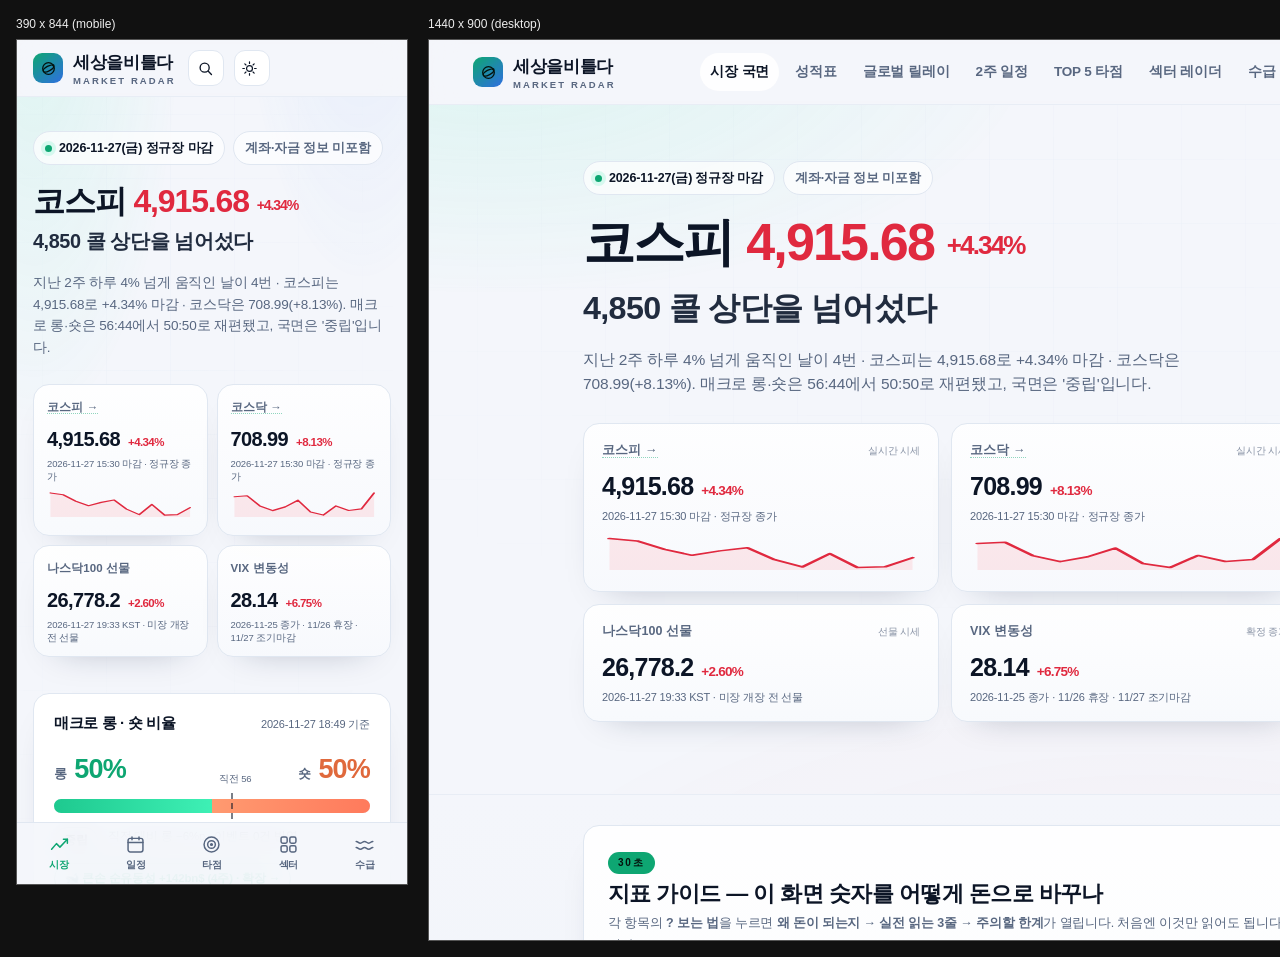
==== layout-check.html @ e0bd7f1f "레이아웃 검증용 임시 페이지(390/1440 프레임) — 검증 후 삭제" ====
<!doctype html>
<html lang="ko"><head><meta charset="utf-8"><title>layout check</title>
<style>
html,body{margin:0;background:#111;color:#eee;font:12px/1.4 sans-serif}
.frames{display:flex;gap:20px;padding:16px;align-items:flex-start}
figure{margin:0}
iframe{background:#000;border:1px solid #555;display:block}
figcaption{padding:0 0 6px}
</style></head>
<body>
<div class="frames">
  <figure><figcaption>390 x 844 (mobile)</figcaption><iframe id="m" src="./?v=chk390" width="390" height="844"></iframe></figure>
  <figure><figcaption>1440 x 900 (desktop)</figcaption><iframe id="d" src="./?v=chk1440" width="1440" height="900"></iframe></figure>
</div>
</body></html>
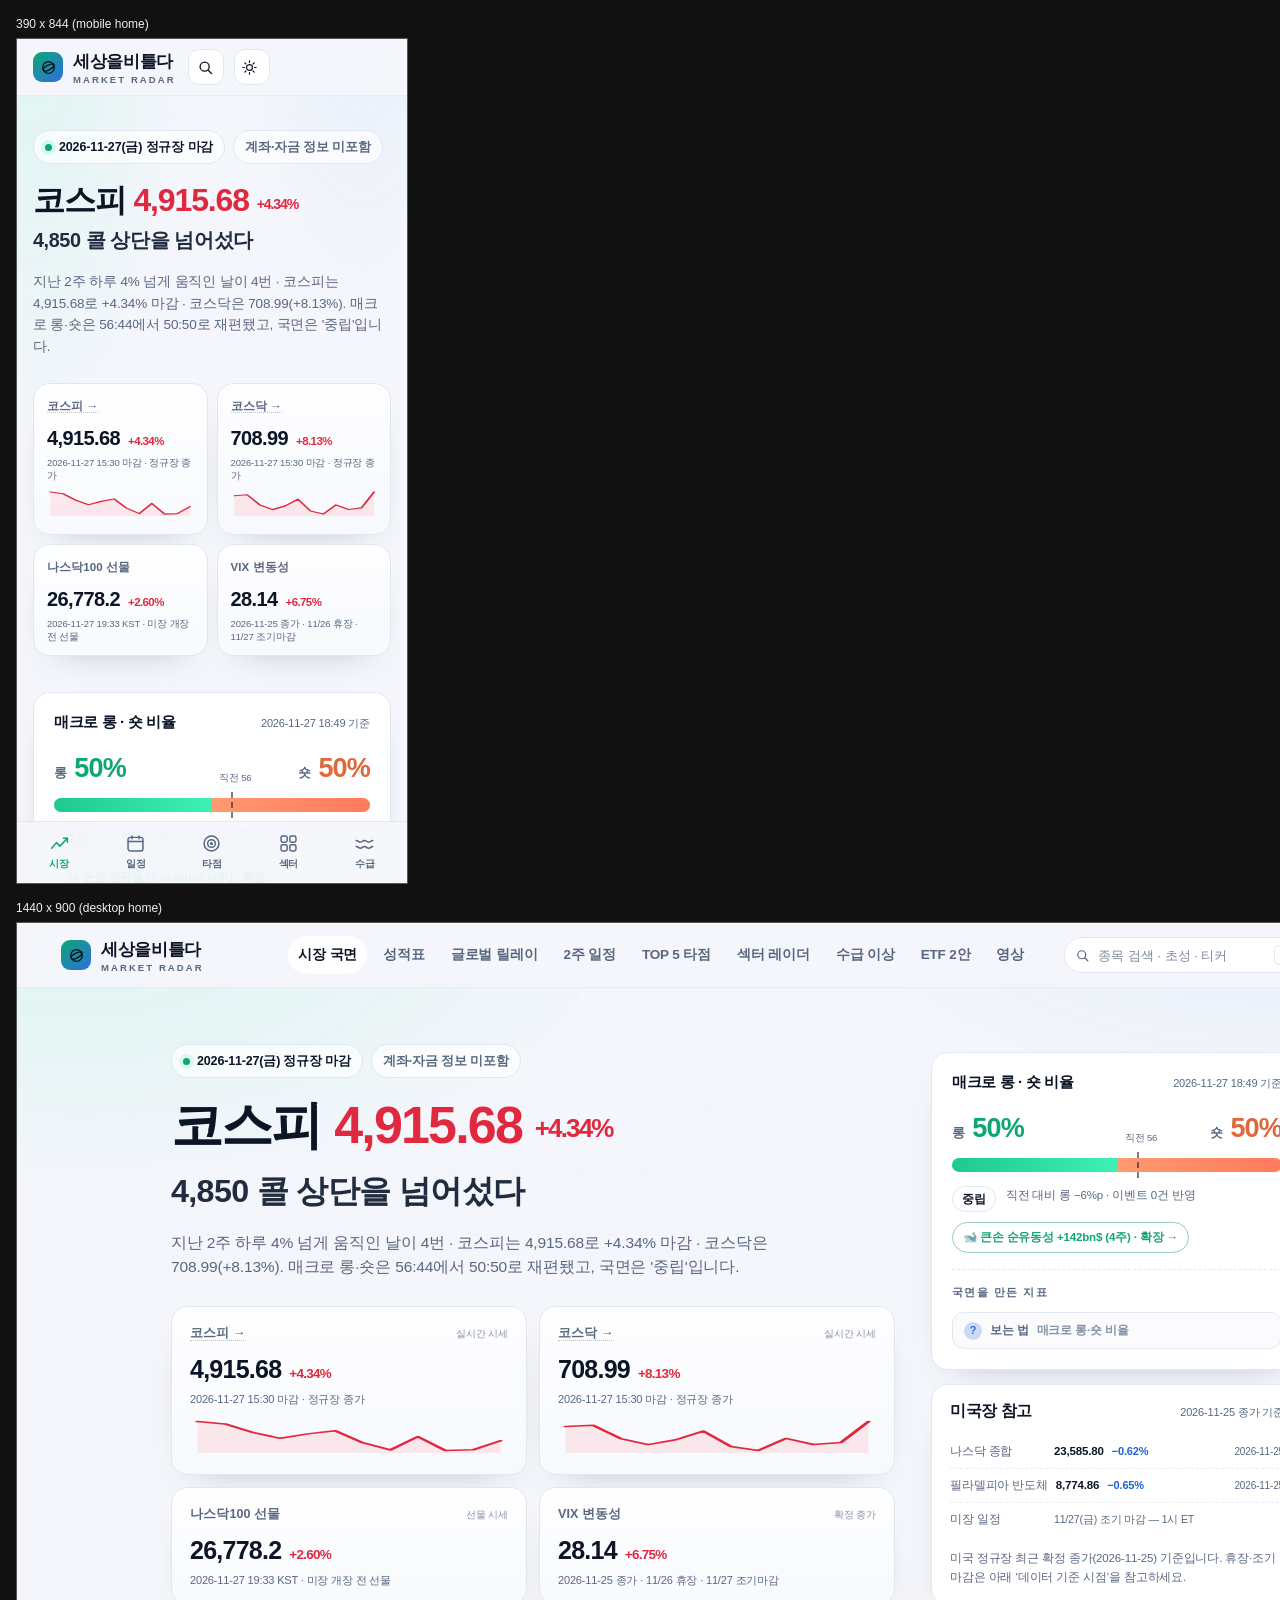
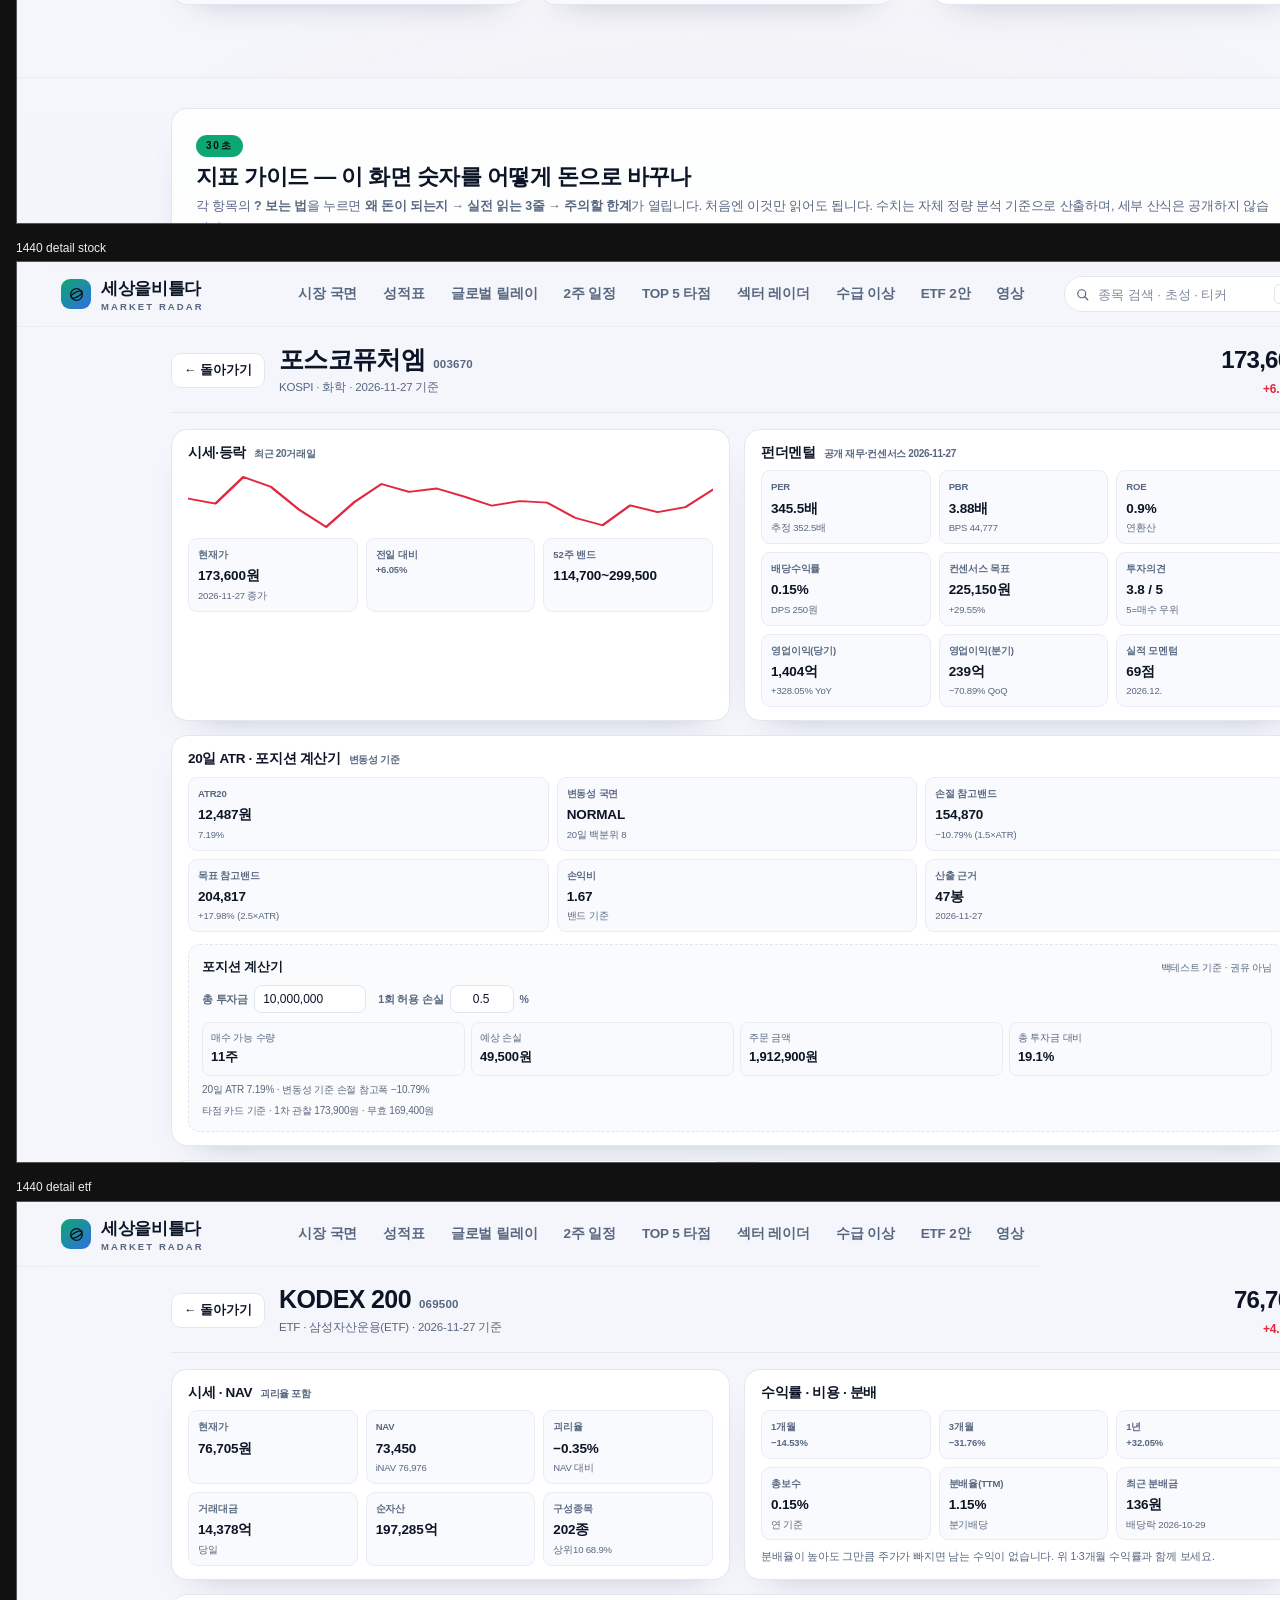
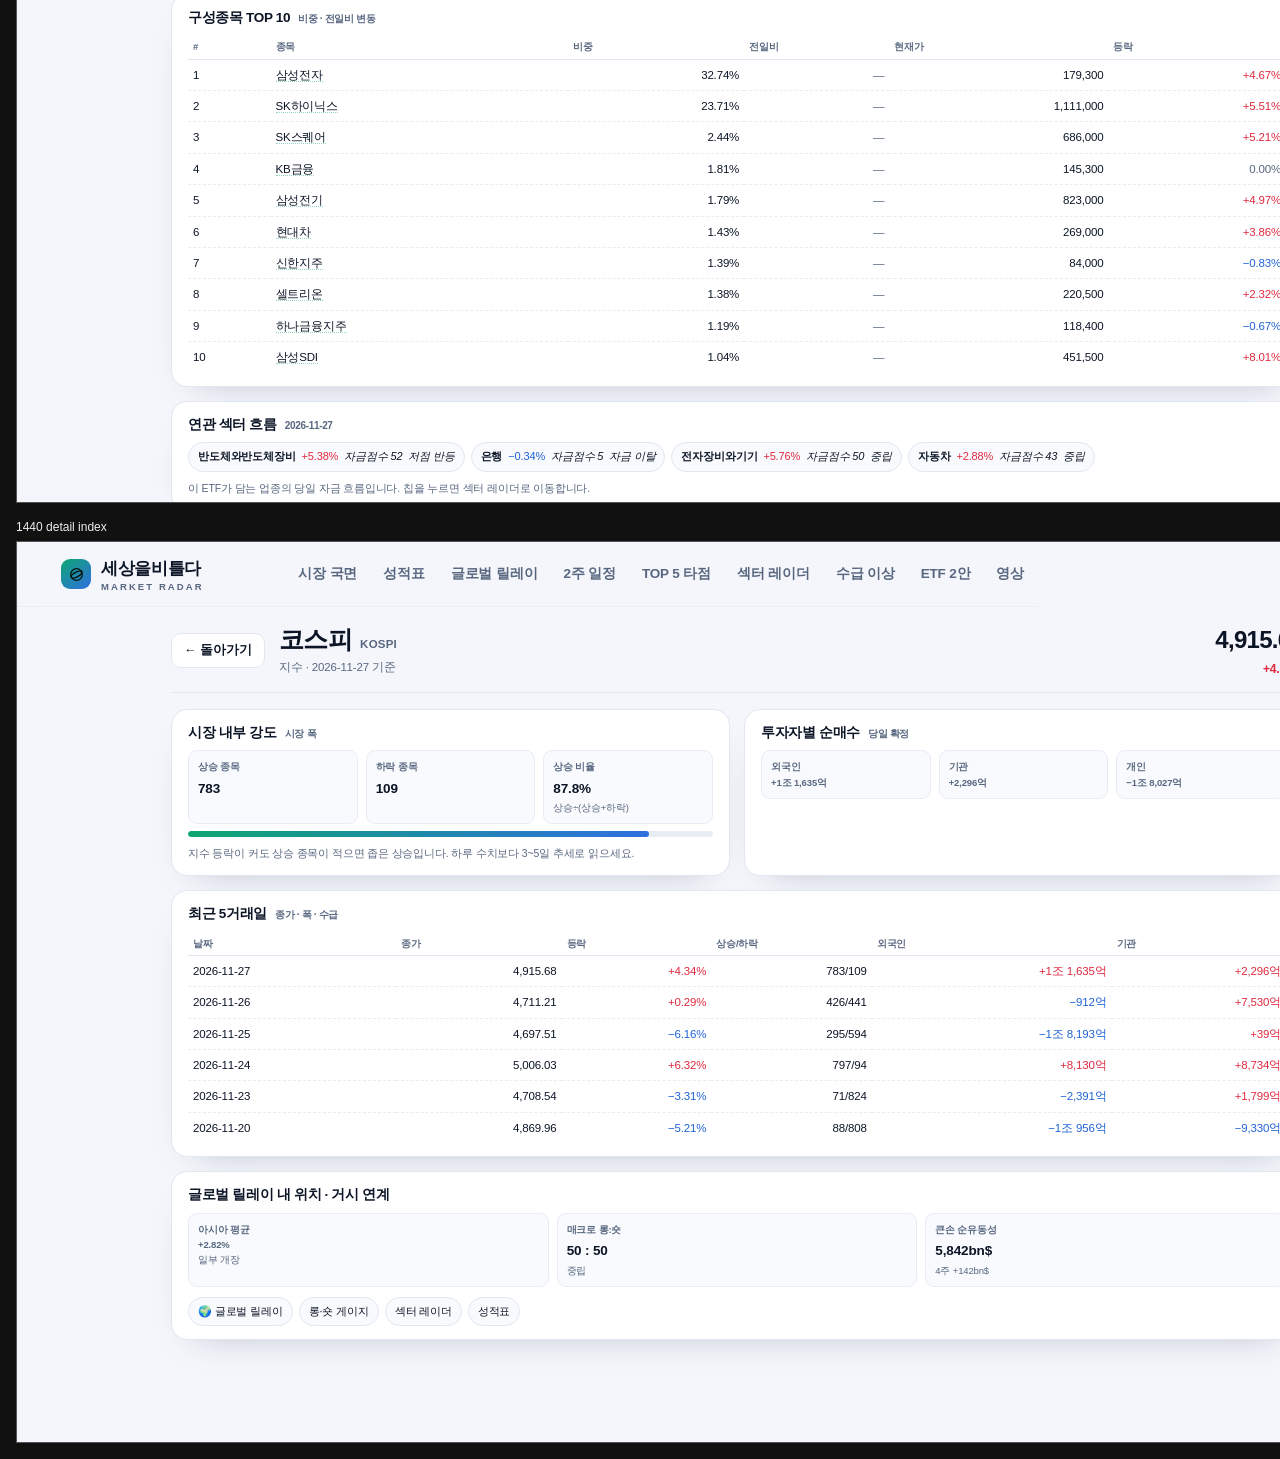
==== commit 4a897e1f: "레이아웃 검증 페이지 확장(상세 3종) — 검증 후 삭제" ====
--- a/layout-check.html
+++ b/layout-check.html
@@ -2,14 +2,17 @@
 <html lang="ko"><head><meta charset="utf-8"><title>layout check</title>
 <style>
 html,body{margin:0;background:#111;color:#eee;font:12px/1.4 sans-serif}
-.frames{display:flex;gap:20px;padding:16px;align-items:flex-start}
+.frames{display:flex;flex-wrap:wrap;gap:16px;padding:16px;align-items:flex-start}
 figure{margin:0}
 iframe{background:#000;border:1px solid #555;display:block}
-figcaption{padding:0 0 6px}
+figcaption{padding:0 0 5px}
 </style></head>
 <body>
 <div class="frames">
-  <figure><figcaption>390 x 844 (mobile)</figcaption><iframe id="m" src="./?v=chk390" width="390" height="844"></iframe></figure>
-  <figure><figcaption>1440 x 900 (desktop)</figcaption><iframe id="d" src="./?v=chk1440" width="1440" height="900"></iframe></figure>
+  <figure><figcaption>390 x 844 (mobile home)</figcaption><iframe id="m" src="./?v=c390" width="390" height="844"></iframe></figure>
+  <figure><figcaption>1440 x 900 (desktop home)</figcaption><iframe id="d" src="./?v=c1440" width="1440" height="900"></iframe></figure>
+  <figure><figcaption>1440 detail stock</figcaption><iframe id="s" src="./?v=cs#detail/stock/003670" width="1440" height="900"></iframe></figure>
+  <figure><figcaption>1440 detail etf</figcaption><iframe id="e" src="./?v=ce#detail/etf/069500" width="1440" height="900"></iframe></figure>
+  <figure><figcaption>1440 detail index</figcaption><iframe id="i" src="./?v=ci#detail/index/KOSPI" width="1440" height="900"></iframe></figure>
 </div>
 </body></html>
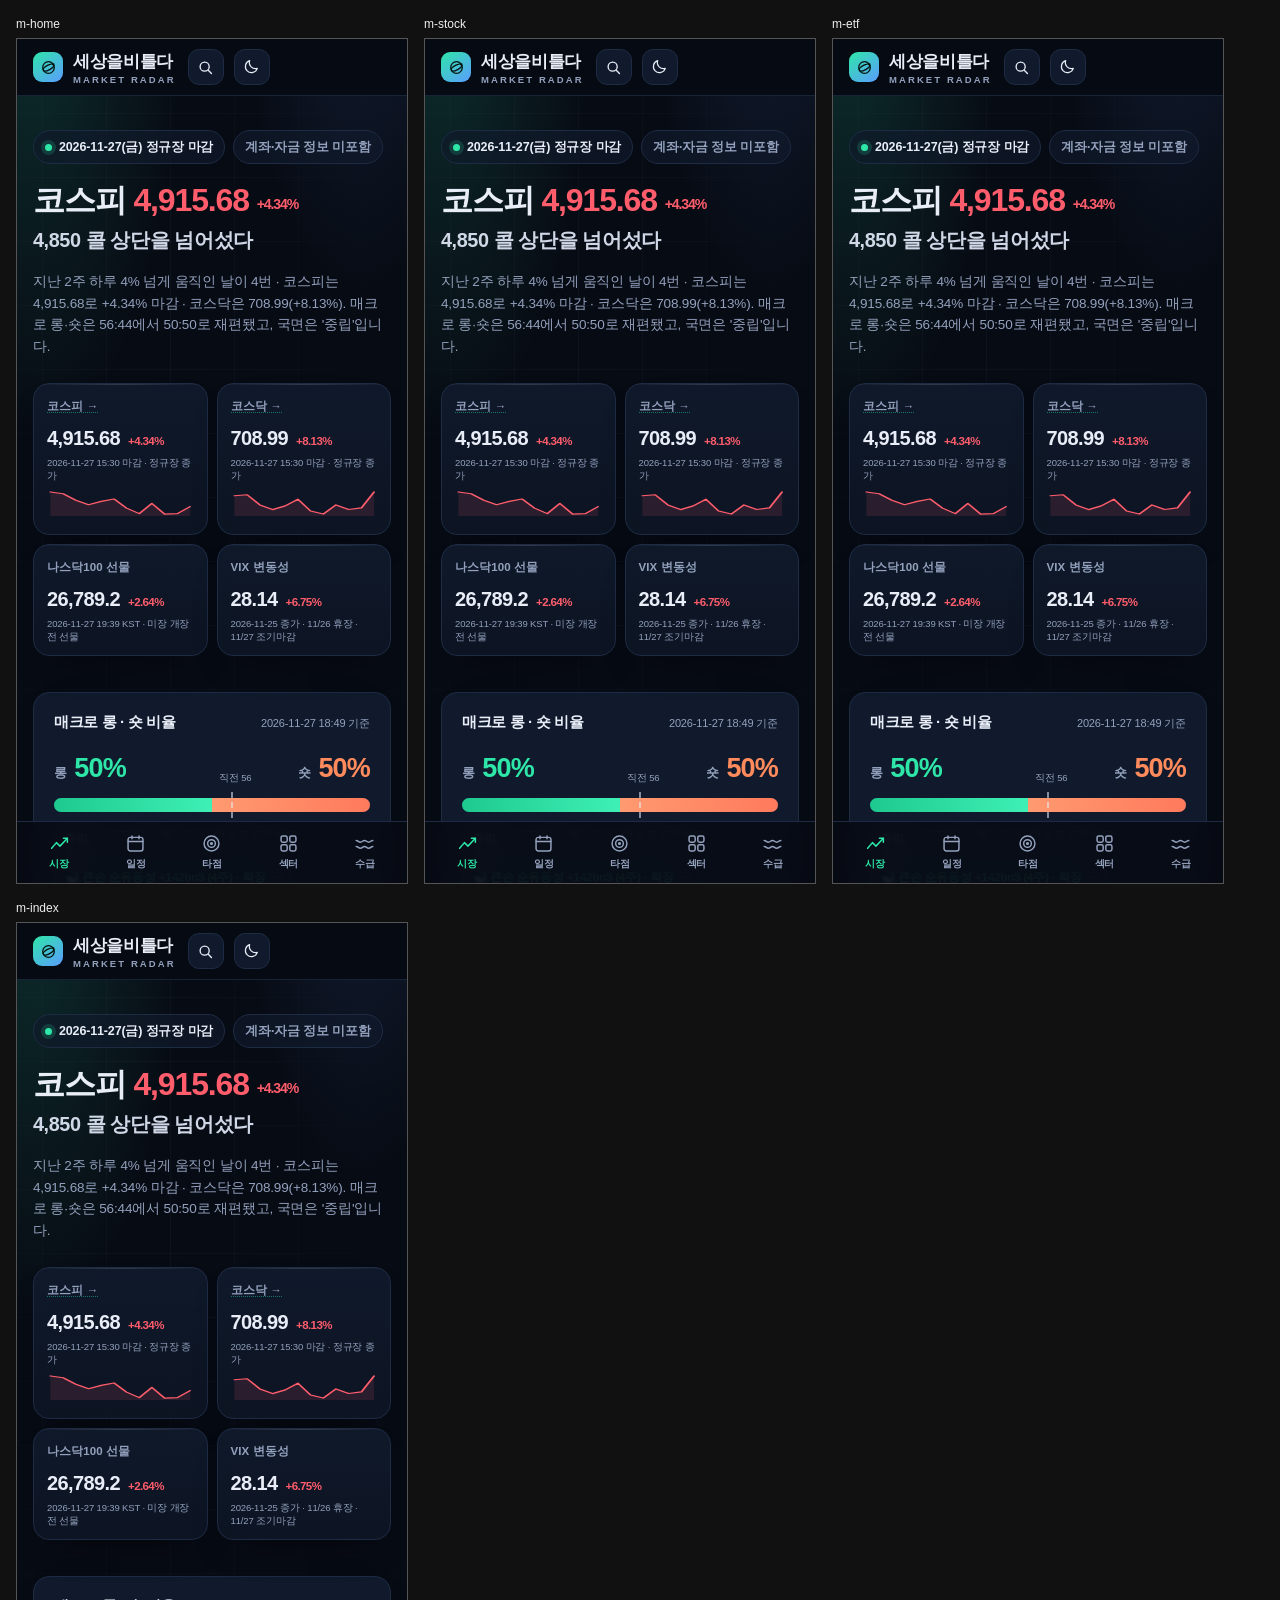
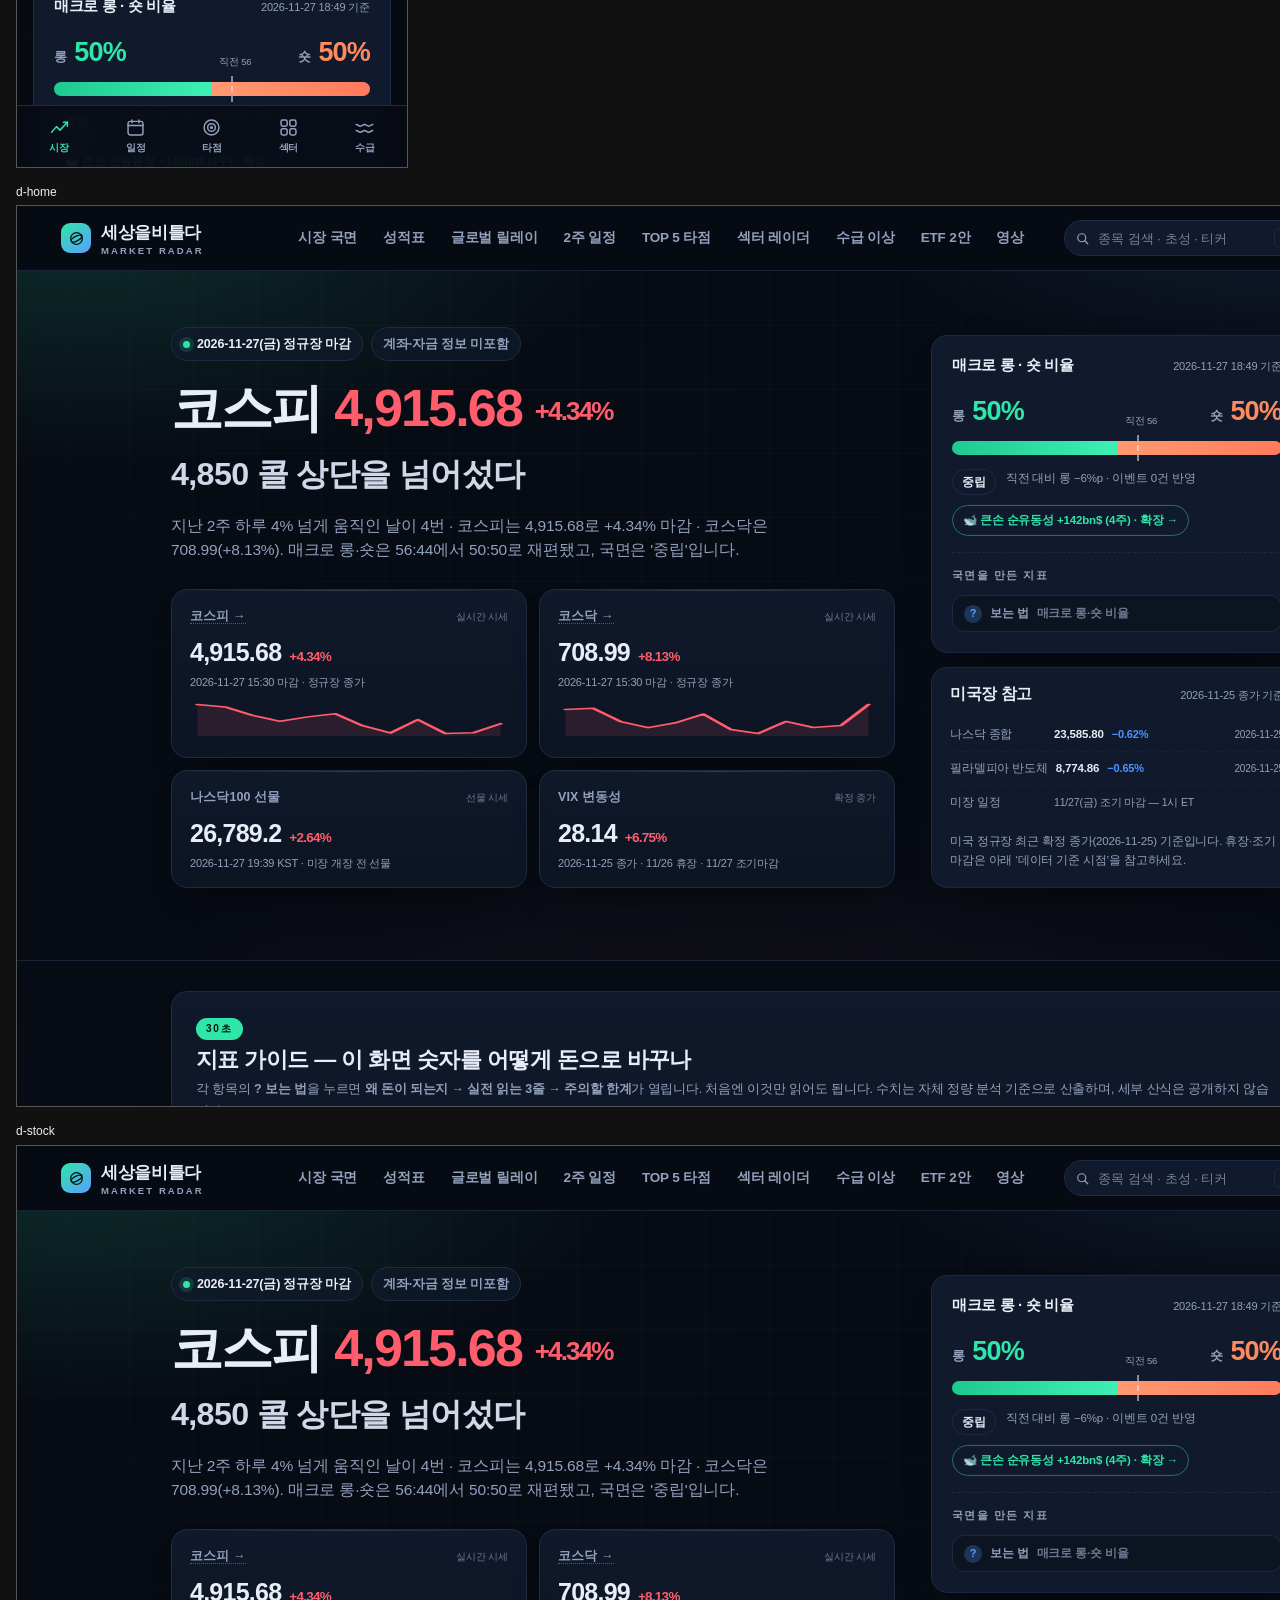
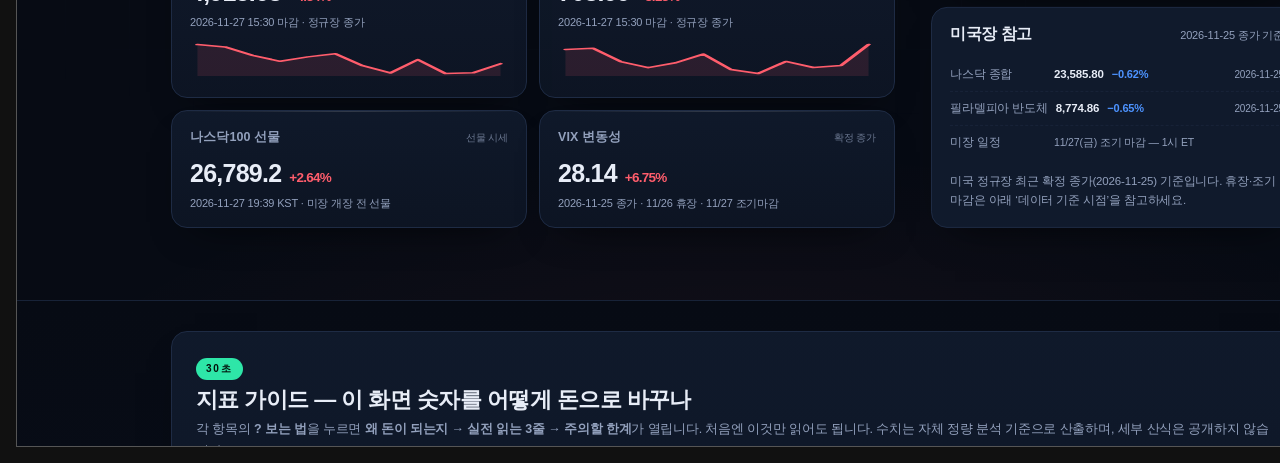
==== commit bbcf8d83: "레이아웃 검증(모바일 상세 포함)" ====
--- a/layout-check.html
+++ b/layout-check.html
@@ -9,10 +9,11 @@
 </style></head>
 <body>
 <div class="frames">
-  <figure><figcaption>390 x 844 (mobile home)</figcaption><iframe id="m" src="./?v=c390" width="390" height="844"></iframe></figure>
-  <figure><figcaption>1440 x 900 (desktop home)</figcaption><iframe id="d" src="./?v=c1440" width="1440" height="900"></iframe></figure>
-  <figure><figcaption>1440 detail stock</figcaption><iframe id="s" src="./?v=cs#detail/stock/003670" width="1440" height="900"></iframe></figure>
-  <figure><figcaption>1440 detail etf</figcaption><iframe id="e" src="./?v=ce#detail/etf/069500" width="1440" height="900"></iframe></figure>
-  <figure><figcaption>1440 detail index</figcaption><iframe id="i" src="./?v=ci#detail/index/KOSPI" width="1440" height="900"></iframe></figure>
+  <figure><figcaption>m-home</figcaption><iframe id="m" src="./?v=390a" width="390" height="844"></iframe></figure>
+  <figure><figcaption>m-stock</figcaption><iframe id="ms" src="./?v=390b#detail/stock/003670" width="390" height="844"></iframe></figure>
+  <figure><figcaption>m-etf</figcaption><iframe id="me" src="./?v=390c#detail/etf/069500" width="390" height="844"></iframe></figure>
+  <figure><figcaption>m-index</figcaption><iframe id="mi" src="./?v=390d#detail/index/KOSPI" width="390" height="844"></iframe></figure>
+  <figure><figcaption>d-home</figcaption><iframe id="d" src="./?v=1440a" width="1440" height="900"></iframe></figure>
+  <figure><figcaption>d-stock</figcaption><iframe id="ds" src="./?v=1440b#detail/stock/003670" width="1440" height="900"></iframe></figure>
 </div>
 </body></html>
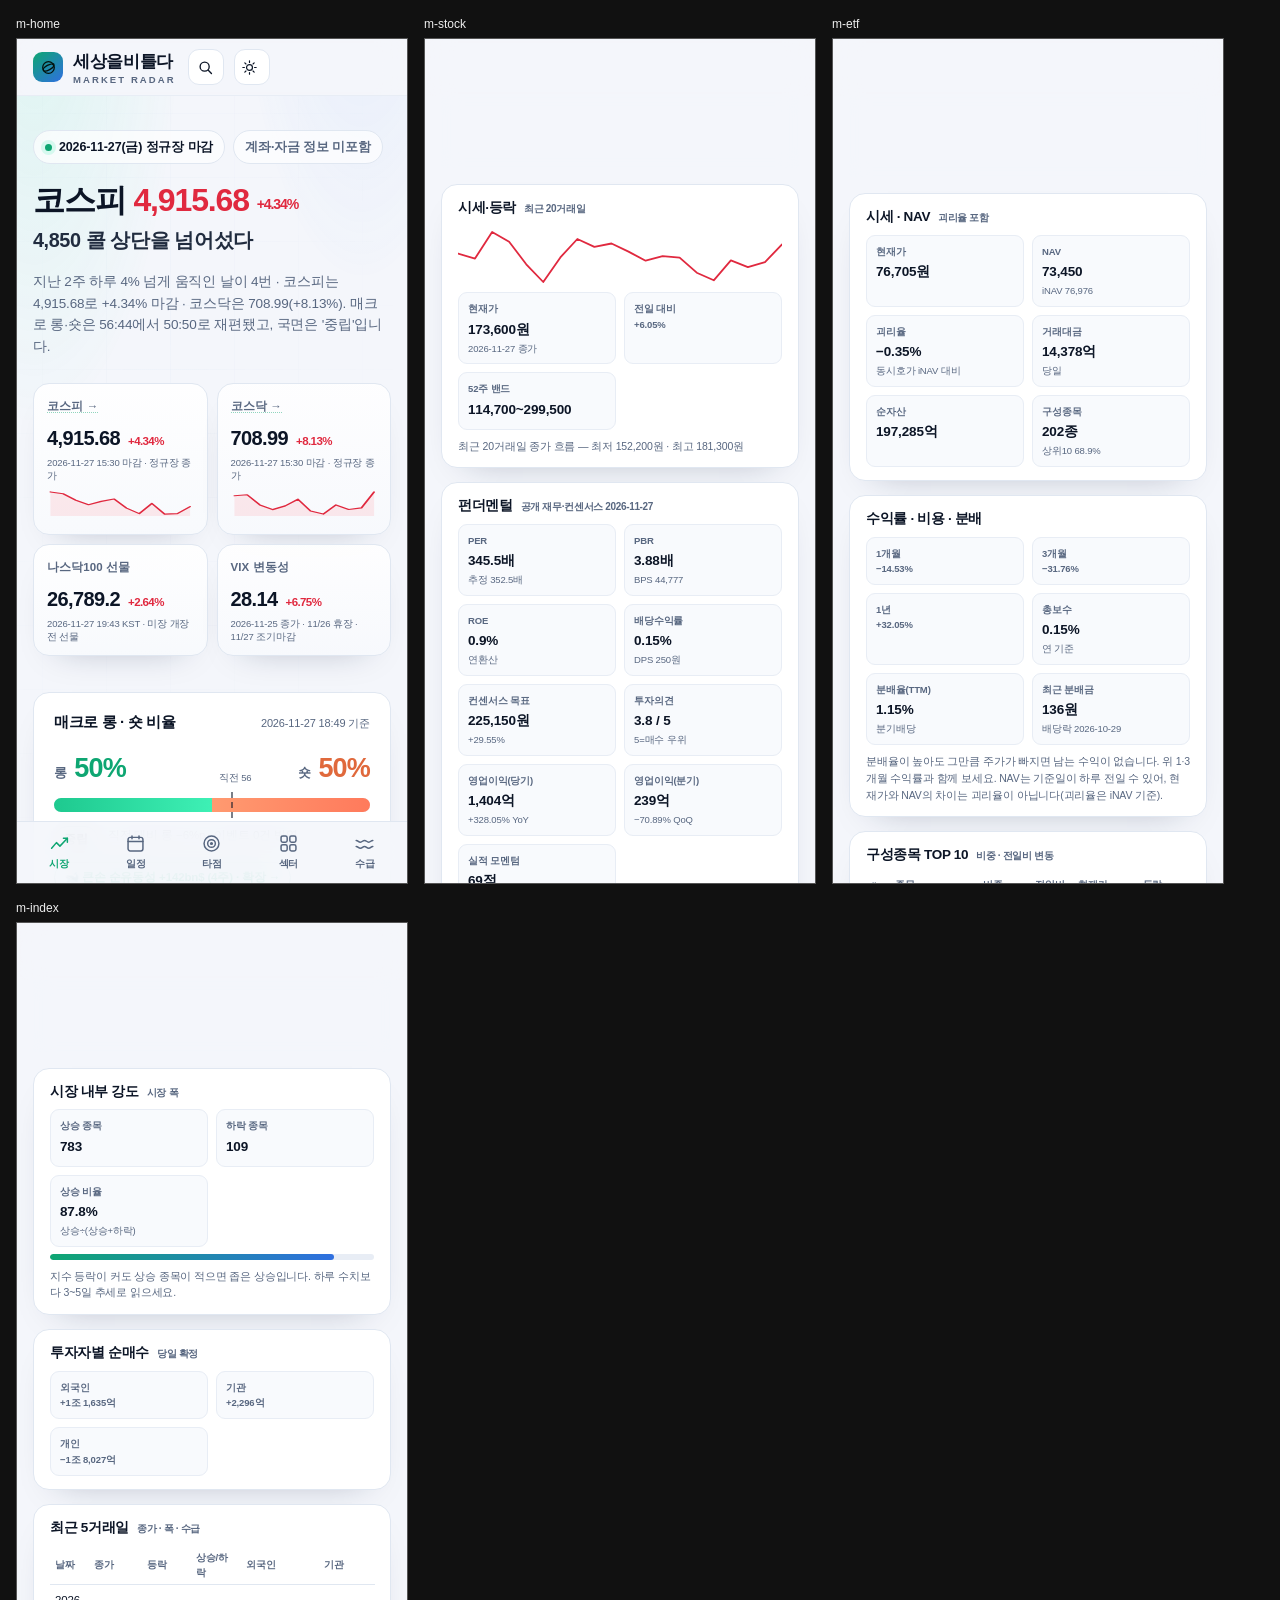
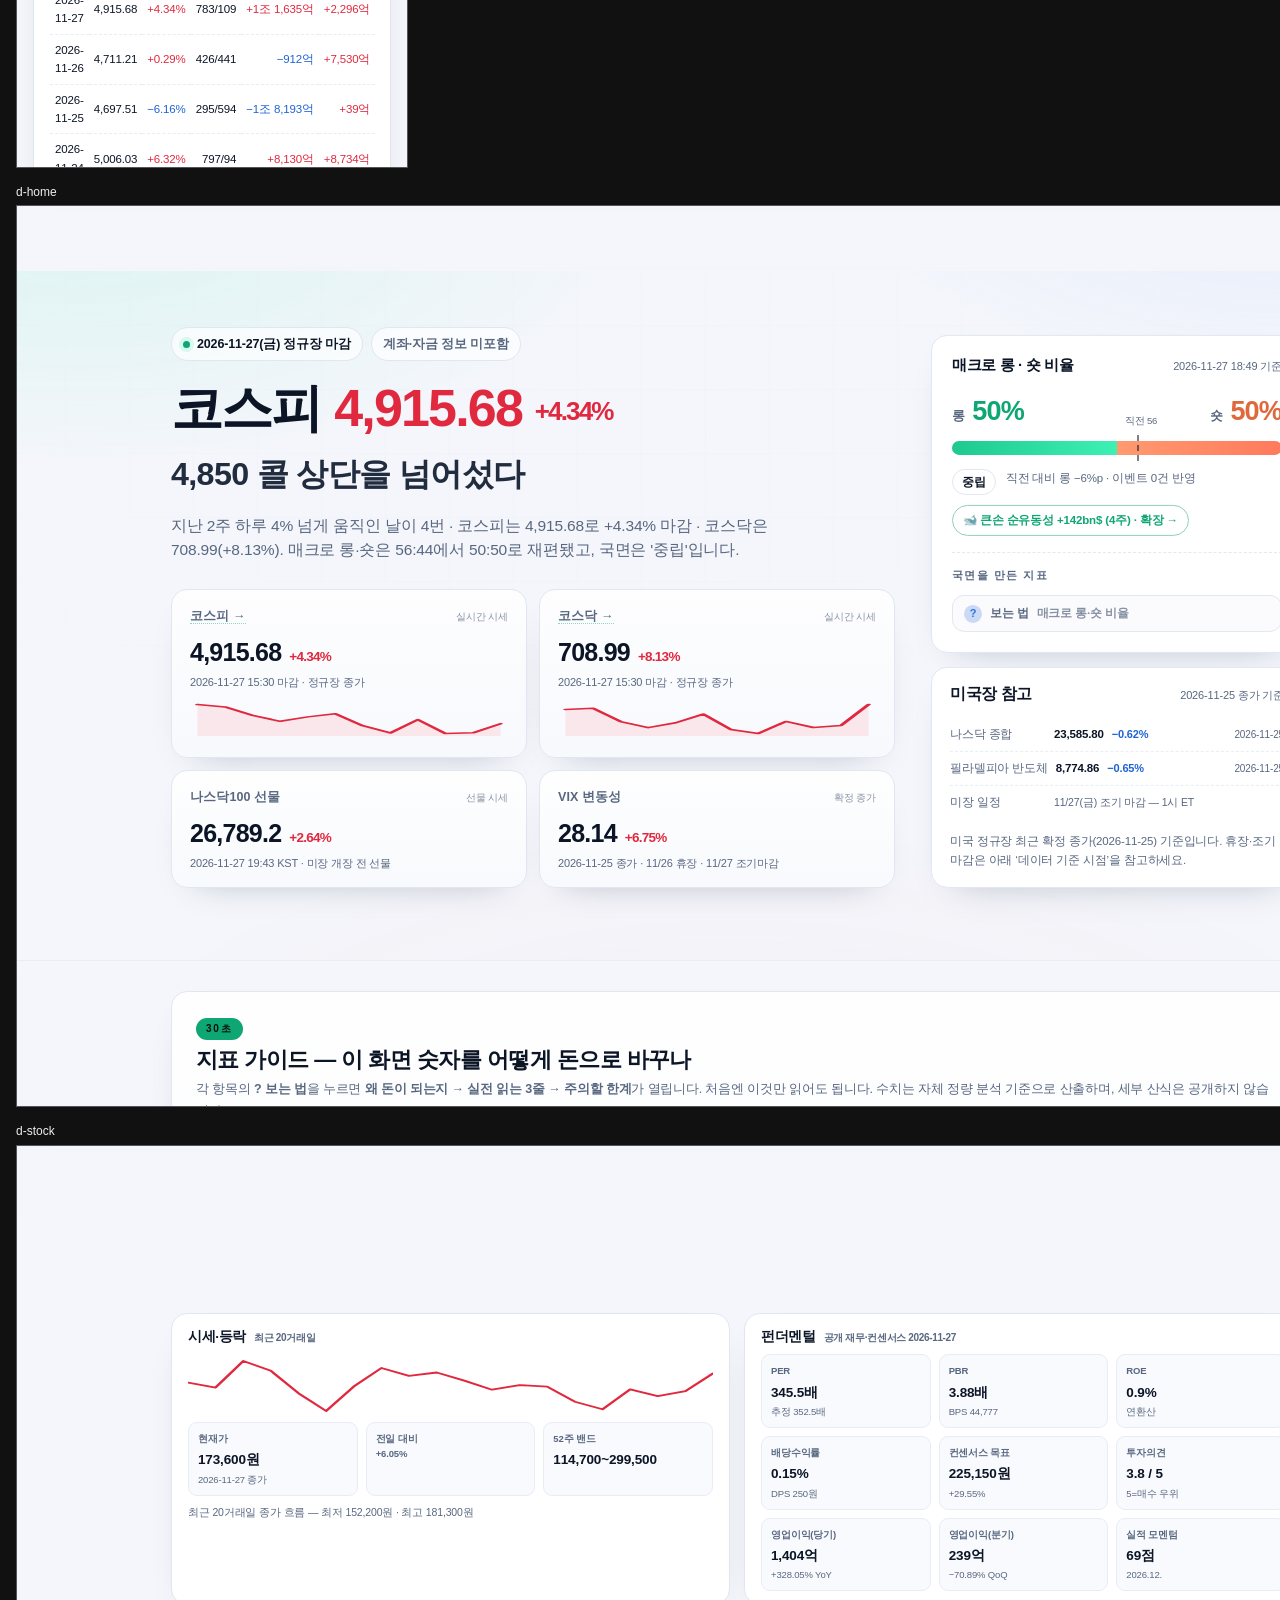
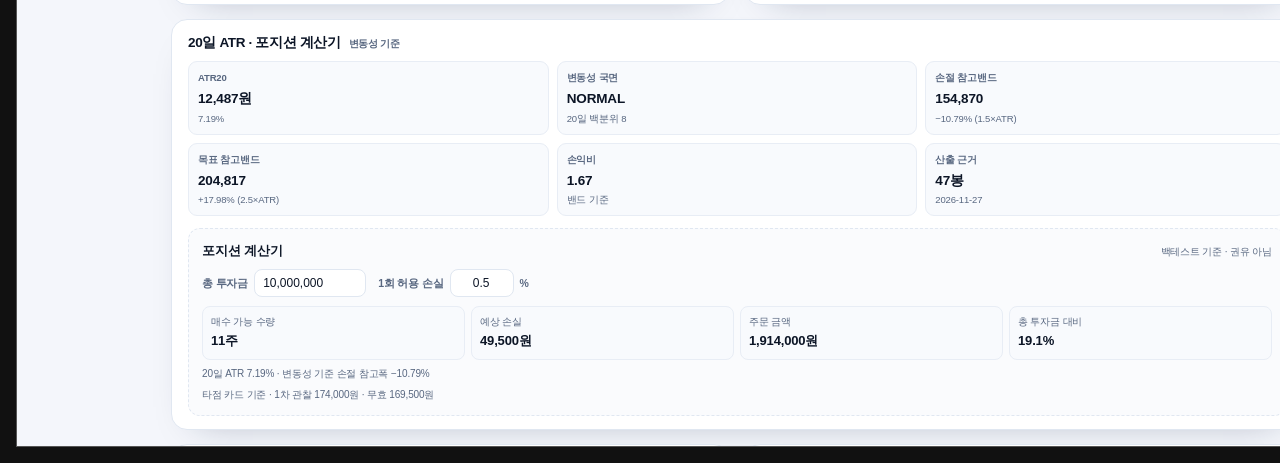
==== commit 5d7a892c: "검증 프레임 캐시 우회 파라미터 갱신" ====
--- a/layout-check.html
+++ b/layout-check.html
@@ -9,11 +9,11 @@
 </style></head>
 <body>
 <div class="frames">
-  <figure><figcaption>m-home</figcaption><iframe id="m" src="./?v=390a" width="390" height="844"></iframe></figure>
-  <figure><figcaption>m-stock</figcaption><iframe id="ms" src="./?v=390b#detail/stock/003670" width="390" height="844"></iframe></figure>
-  <figure><figcaption>m-etf</figcaption><iframe id="me" src="./?v=390c#detail/etf/069500" width="390" height="844"></iframe></figure>
-  <figure><figcaption>m-index</figcaption><iframe id="mi" src="./?v=390d#detail/index/KOSPI" width="390" height="844"></iframe></figure>
-  <figure><figcaption>d-home</figcaption><iframe id="d" src="./?v=1440a" width="1440" height="900"></iframe></figure>
-  <figure><figcaption>d-stock</figcaption><iframe id="ds" src="./?v=1440b#detail/stock/003670" width="1440" height="900"></iframe></figure>
+  <figure><figcaption>m-home</figcaption><iframe id="m" src="./?v=500a" width="390" height="844"></iframe></figure>
+  <figure><figcaption>m-stock</figcaption><iframe id="ms" src="./?v=500b#detail/stock/003670" width="390" height="844"></iframe></figure>
+  <figure><figcaption>m-etf</figcaption><iframe id="me" src="./?v=500c#detail/etf/069500" width="390" height="844"></iframe></figure>
+  <figure><figcaption>m-index</figcaption><iframe id="mi" src="./?v=500d#detail/index/KOSPI" width="390" height="844"></iframe></figure>
+  <figure><figcaption>d-home</figcaption><iframe id="d" src="./?v=501a" width="1440" height="900"></iframe></figure>
+  <figure><figcaption>d-stock</figcaption><iframe id="ds" src="./?v=501b#detail/stock/003670" width="1440" height="900"></iframe></figure>
 </div>
 </body></html>
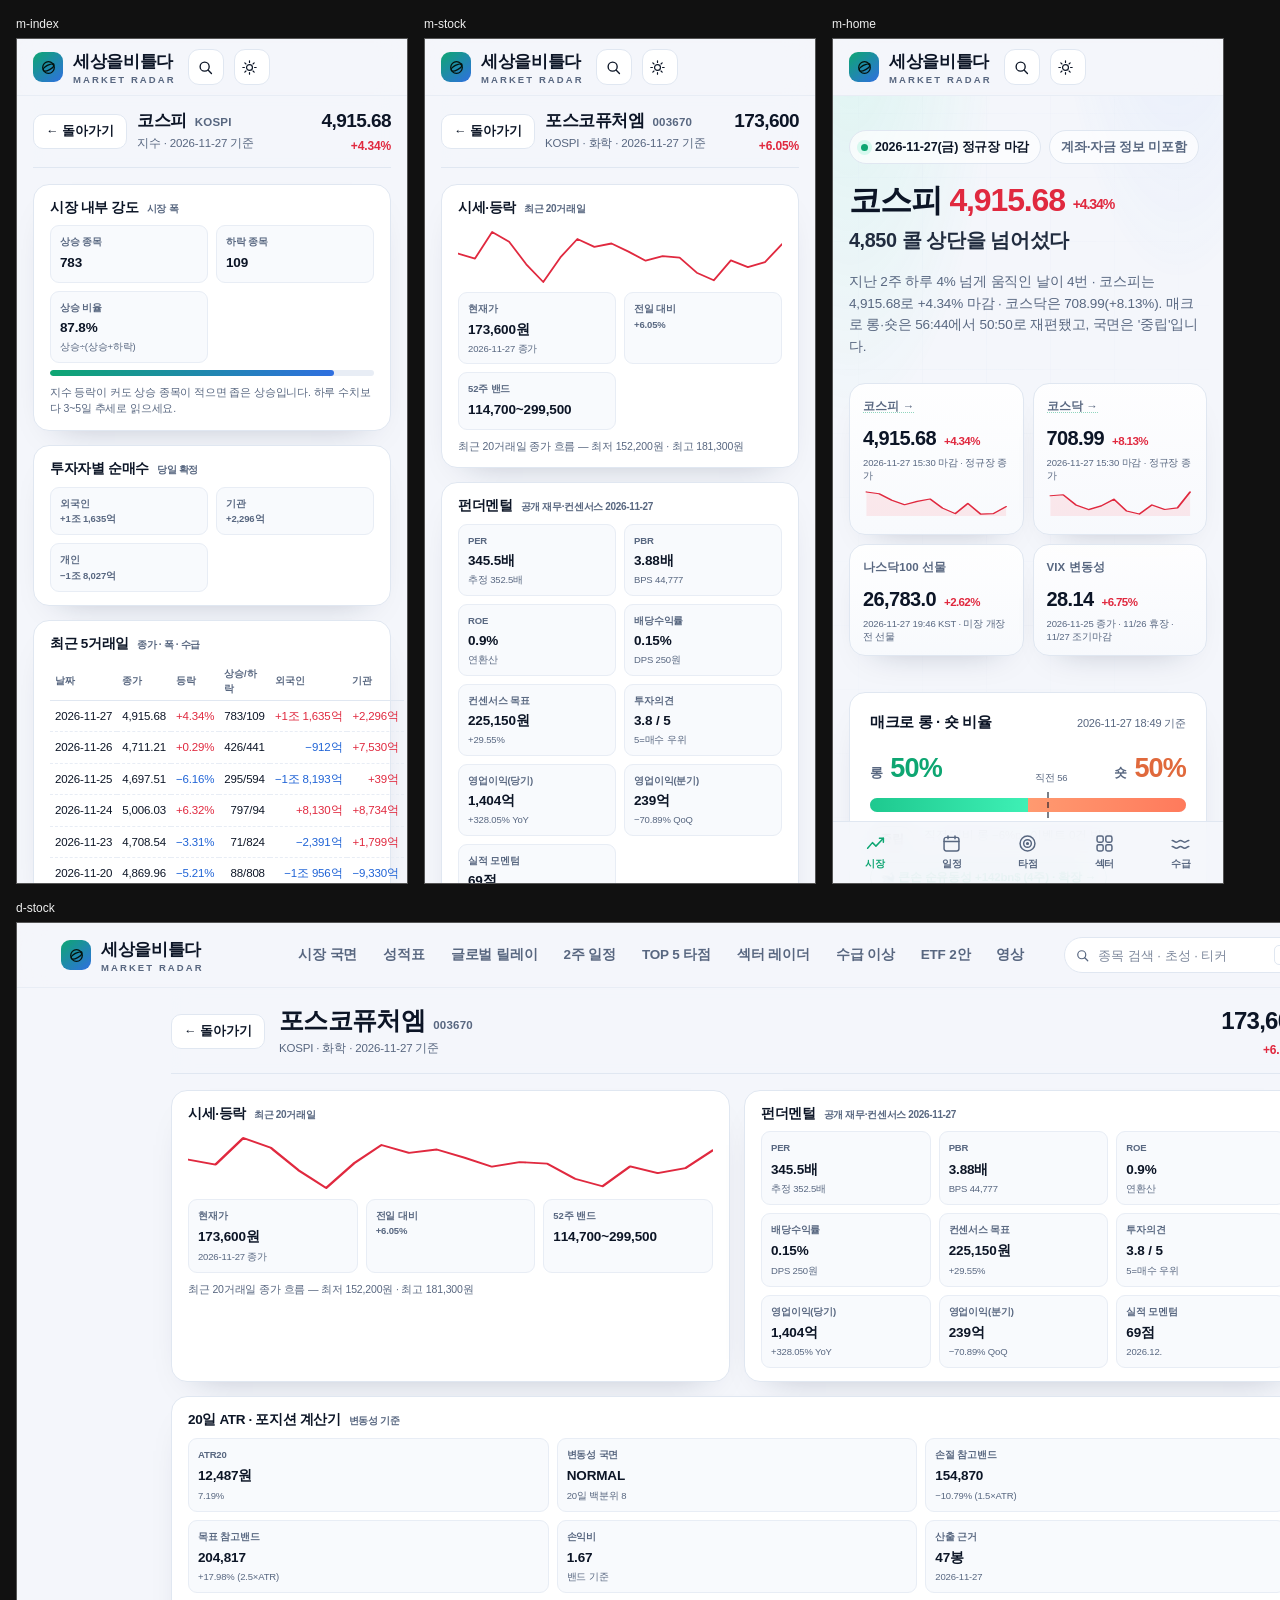
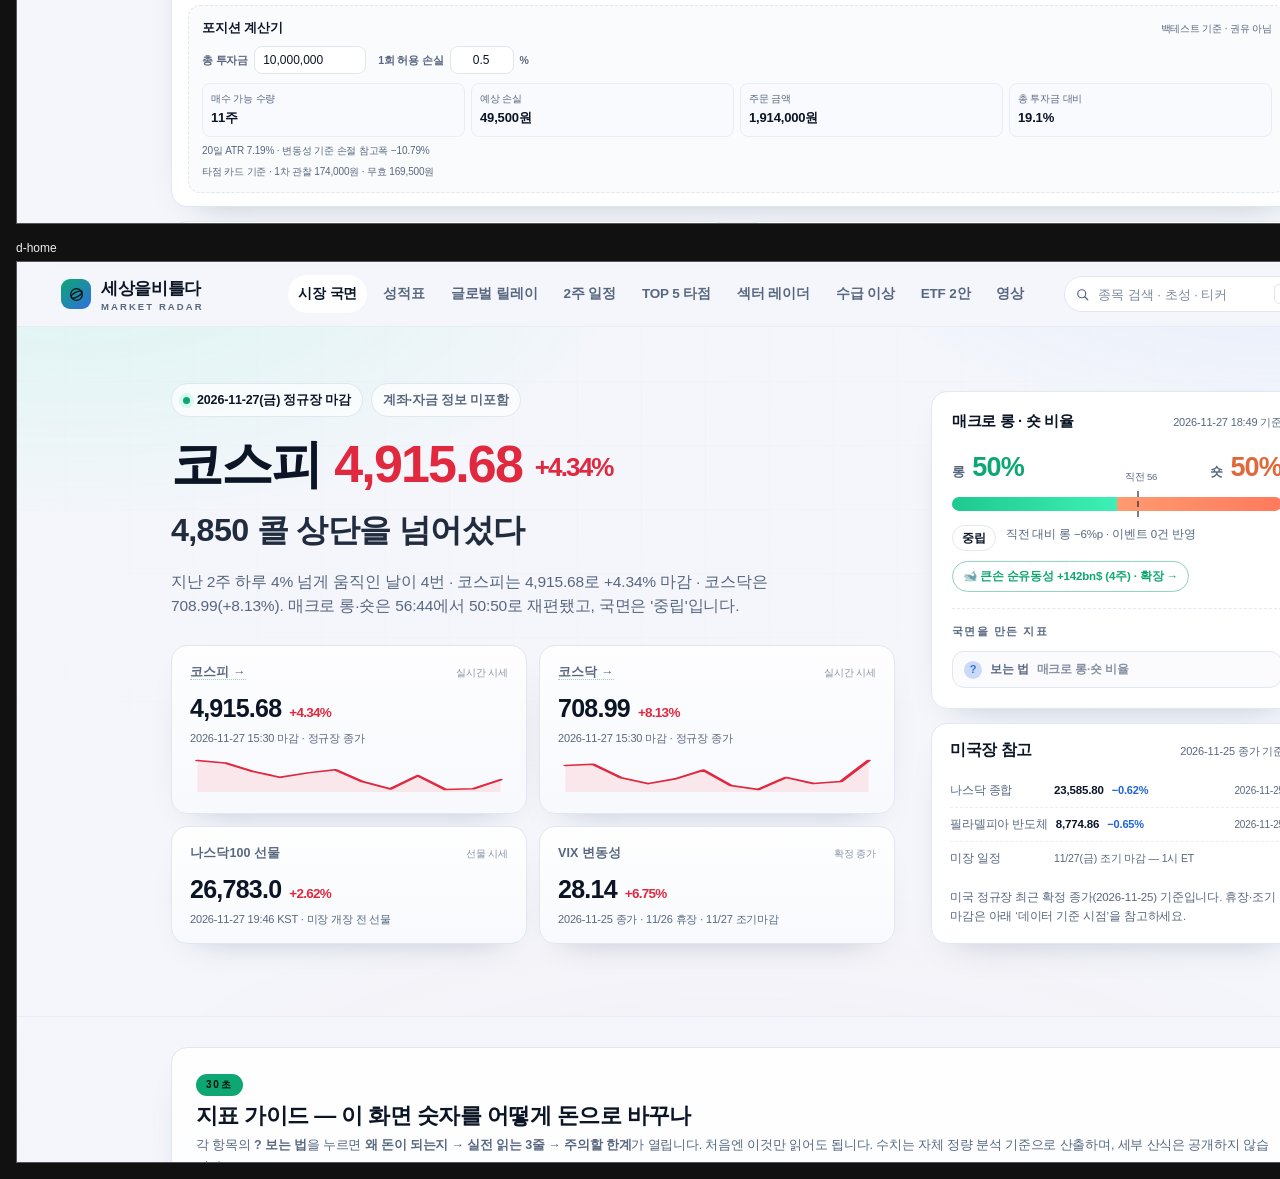
==== commit 8b8b65f0: "최종 검증 프레임" ====
--- a/layout-check.html
+++ b/layout-check.html
@@ -9,11 +9,10 @@
 </style></head>
 <body>
 <div class="frames">
-  <figure><figcaption>m-home</figcaption><iframe id="m" src="./?v=500a" width="390" height="844"></iframe></figure>
-  <figure><figcaption>m-stock</figcaption><iframe id="ms" src="./?v=500b#detail/stock/003670" width="390" height="844"></iframe></figure>
-  <figure><figcaption>m-etf</figcaption><iframe id="me" src="./?v=500c#detail/etf/069500" width="390" height="844"></iframe></figure>
-  <figure><figcaption>m-index</figcaption><iframe id="mi" src="./?v=500d#detail/index/KOSPI" width="390" height="844"></iframe></figure>
-  <figure><figcaption>d-home</figcaption><iframe id="d" src="./?v=501a" width="1440" height="900"></iframe></figure>
-  <figure><figcaption>d-stock</figcaption><iframe id="ds" src="./?v=501b#detail/stock/003670" width="1440" height="900"></iframe></figure>
+  <figure><figcaption>m-index</figcaption><iframe id="mi" src="./?v=700a#detail/index/KOSPI" width="390" height="844"></iframe></figure>
+  <figure><figcaption>m-stock</figcaption><iframe id="ms" src="./?v=700b#detail/stock/003670" width="390" height="844"></iframe></figure>
+  <figure><figcaption>m-home</figcaption><iframe id="m" src="./?v=700c" width="390" height="844"></iframe></figure>
+  <figure><figcaption>d-stock</figcaption><iframe id="ds" src="./?v=701a#detail/stock/003670" width="1440" height="900"></iframe></figure>
+  <figure><figcaption>d-home</figcaption><iframe id="d" src="./?v=701b" width="1440" height="900"></iframe></figure>
 </div>
 </body></html>
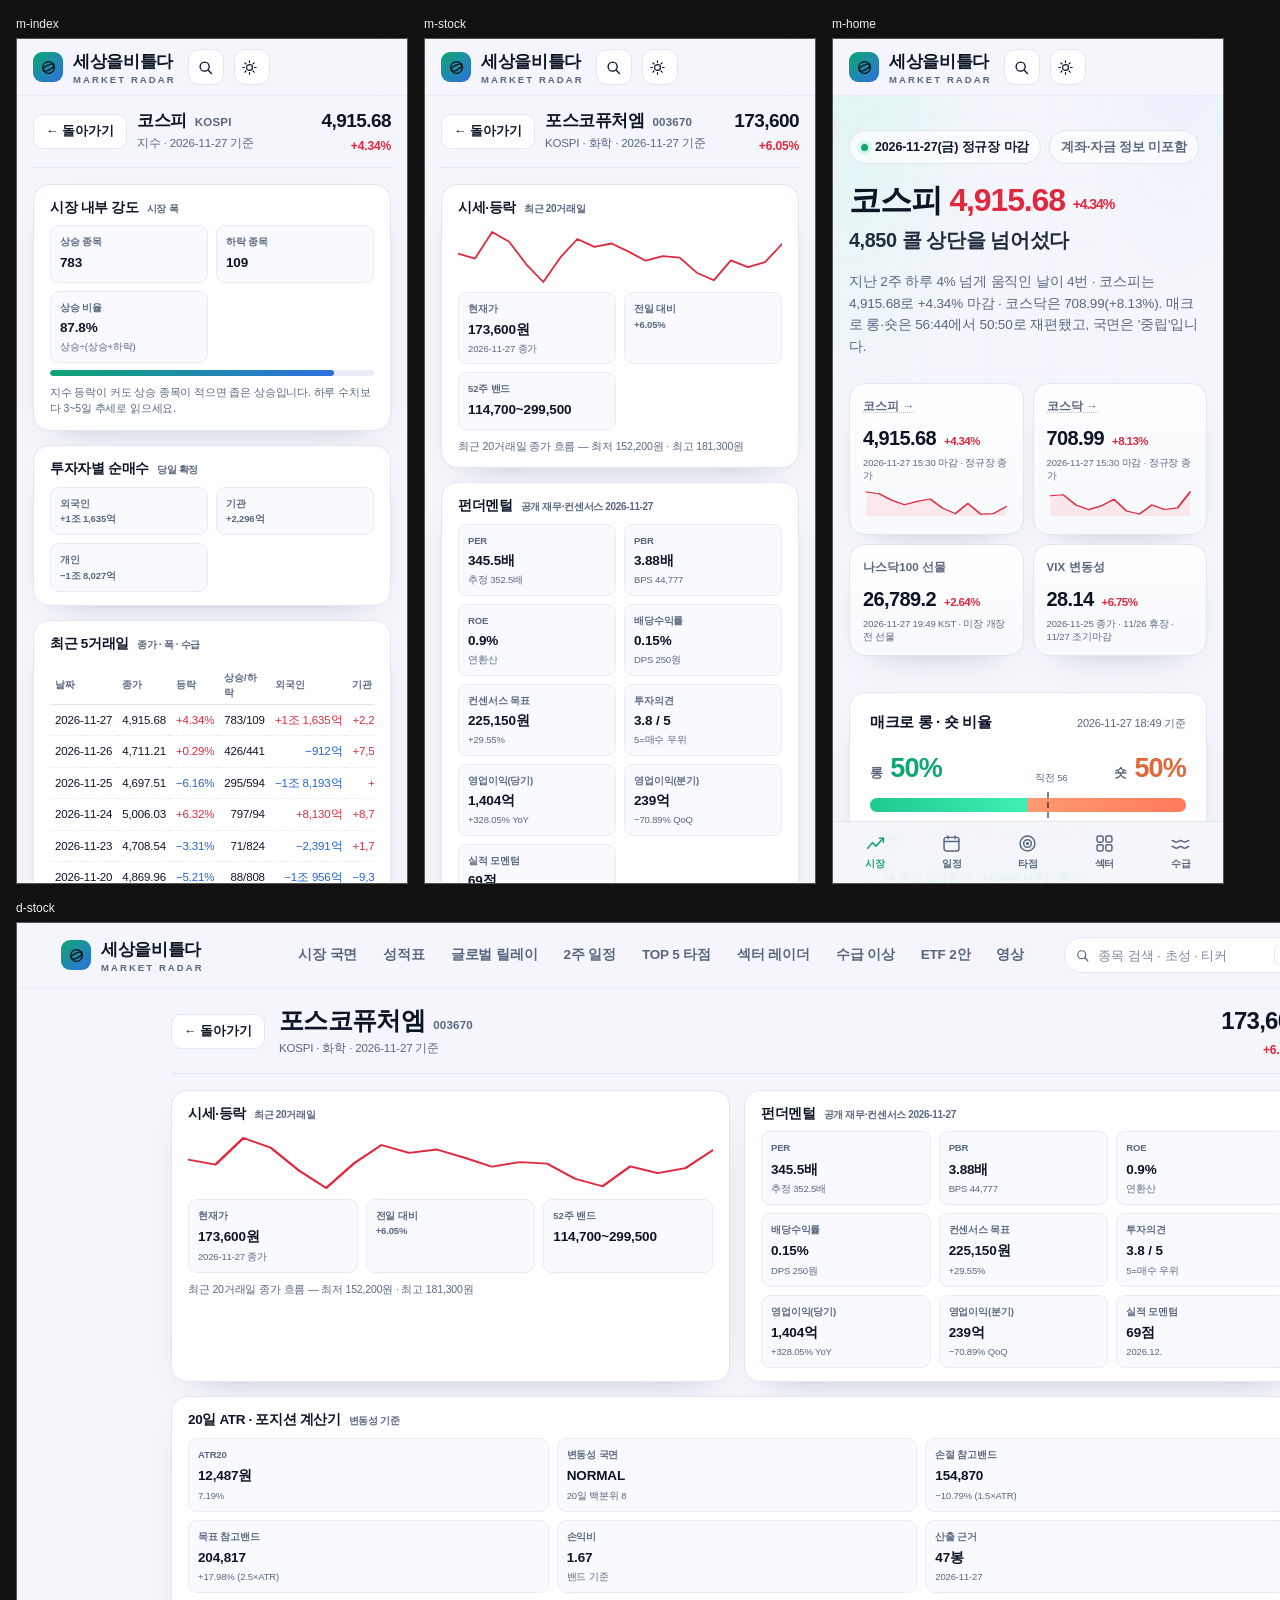
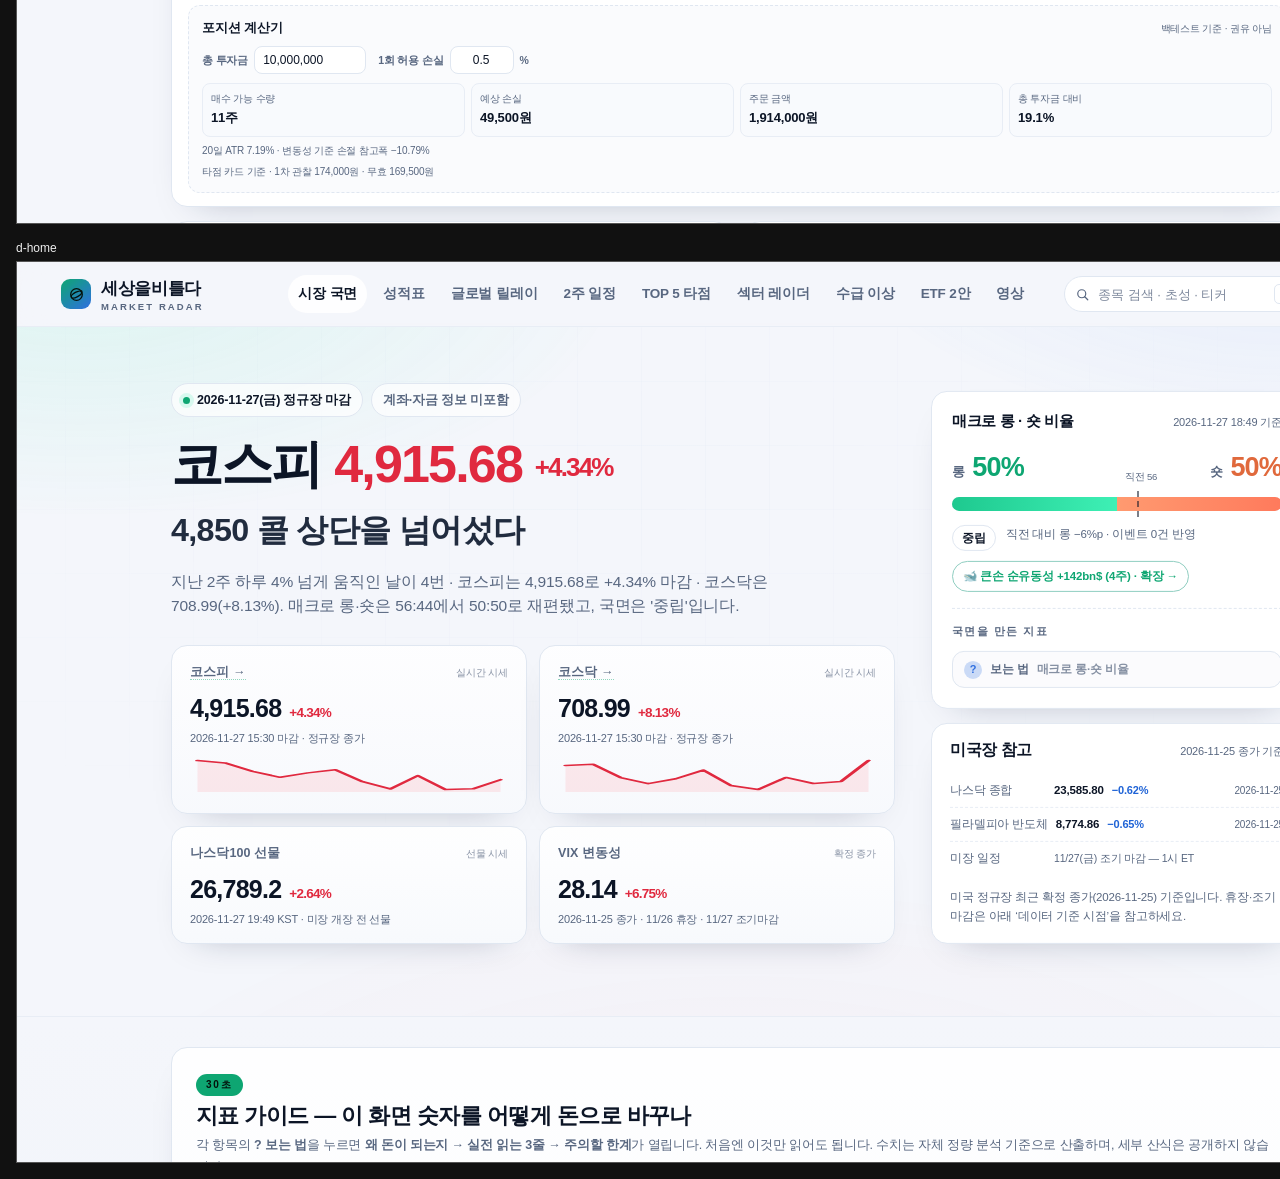
==== commit ed7204d6: "검증 프레임 파라미터 갱신(표 스크롤 수정 반영)" ====
--- a/layout-check.html
+++ b/layout-check.html
@@ -9,10 +9,10 @@
 </style></head>
 <body>
 <div class="frames">
-  <figure><figcaption>m-index</figcaption><iframe id="mi" src="./?v=700a#detail/index/KOSPI" width="390" height="844"></iframe></figure>
-  <figure><figcaption>m-stock</figcaption><iframe id="ms" src="./?v=700b#detail/stock/003670" width="390" height="844"></iframe></figure>
-  <figure><figcaption>m-home</figcaption><iframe id="m" src="./?v=700c" width="390" height="844"></iframe></figure>
-  <figure><figcaption>d-stock</figcaption><iframe id="ds" src="./?v=701a#detail/stock/003670" width="1440" height="900"></iframe></figure>
-  <figure><figcaption>d-home</figcaption><iframe id="d" src="./?v=701b" width="1440" height="900"></iframe></figure>
+  <figure><figcaption>m-index</figcaption><iframe id="mi" src="./?v=800a#detail/index/KOSPI" width="390" height="844"></iframe></figure>
+  <figure><figcaption>m-stock</figcaption><iframe id="ms" src="./?v=800b#detail/stock/003670" width="390" height="844"></iframe></figure>
+  <figure><figcaption>m-home</figcaption><iframe id="m" src="./?v=800c" width="390" height="844"></iframe></figure>
+  <figure><figcaption>d-stock</figcaption><iframe id="ds" src="./?v=801a#detail/stock/003670" width="1440" height="900"></iframe></figure>
+  <figure><figcaption>d-home</figcaption><iframe id="d" src="./?v=801b" width="1440" height="900"></iframe></figure>
 </div>
 </body></html>
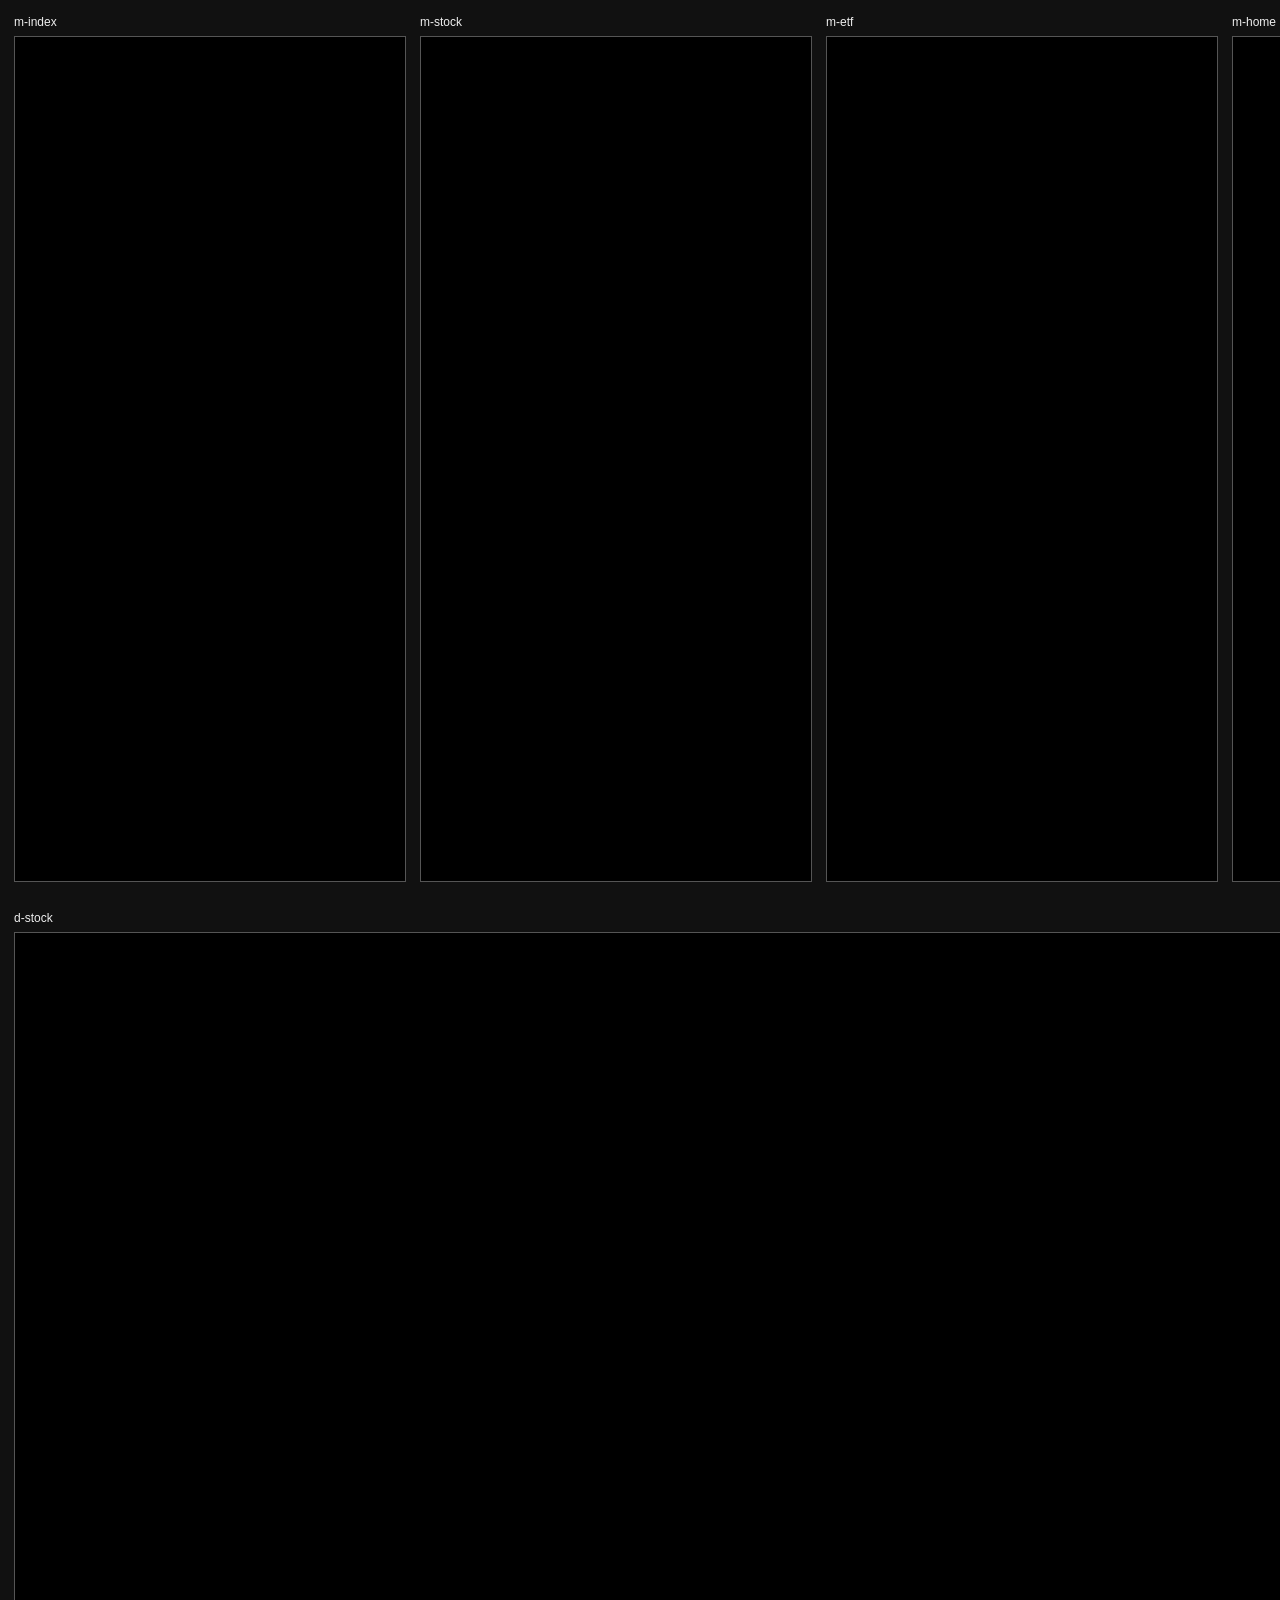
==== commit 293a9278: "최종 스크린샷 프레임(샌드박스)" ====
--- a/layout-check.html
+++ b/layout-check.html
@@ -2,17 +2,20 @@
 <html lang="ko"><head><meta charset="utf-8"><title>layout check</title>
 <style>
 html,body{margin:0;background:#111;color:#eee;font:12px/1.4 sans-serif}
-.frames{display:flex;flex-wrap:wrap;gap:16px;padding:16px;align-items:flex-start}
+.frames{display:flex;gap:14px;padding:14px;align-items:flex-start}
 figure{margin:0}
 iframe{background:#000;border:1px solid #555;display:block}
 figcaption{padding:0 0 5px}
 </style></head>
 <body>
 <div class="frames">
-  <figure><figcaption>m-index</figcaption><iframe id="mi" src="./?v=800a#detail/index/KOSPI" width="390" height="844"></iframe></figure>
-  <figure><figcaption>m-stock</figcaption><iframe id="ms" src="./?v=800b#detail/stock/003670" width="390" height="844"></iframe></figure>
-  <figure><figcaption>m-home</figcaption><iframe id="m" src="./?v=800c" width="390" height="844"></iframe></figure>
-  <figure><figcaption>d-stock</figcaption><iframe id="ds" src="./?v=801a#detail/stock/003670" width="1440" height="900"></iframe></figure>
-  <figure><figcaption>d-home</figcaption><iframe id="d" src="./?v=801b" width="1440" height="900"></iframe></figure>
+  <figure><figcaption>m-index</figcaption><iframe sandbox="allow-scripts" src="./?v=901a#detail/index/KOSPI" width="390" height="844"></iframe></figure>
+  <figure><figcaption>m-stock</figcaption><iframe sandbox="allow-scripts" src="./?v=901b#detail/stock/003670" width="390" height="844"></iframe></figure>
+  <figure><figcaption>m-etf</figcaption><iframe sandbox="allow-scripts" src="./?v=901c#detail/etf/069500" width="390" height="844"></iframe></figure>
+  <figure><figcaption>m-home</figcaption><iframe sandbox="allow-scripts" src="./?v=901d" width="390" height="844"></iframe></figure>
+</div>
+<div class="frames">
+  <figure><figcaption>d-stock</figcaption><iframe sandbox="allow-scripts" src="./?v=902a#detail/stock/003670" width="1440" height="900"></iframe></figure>
+  <figure><figcaption>d-home</figcaption><iframe sandbox="allow-scripts" src="./?v=902b" width="1440" height="900"></iframe></figure>
 </div>
 </body></html>
